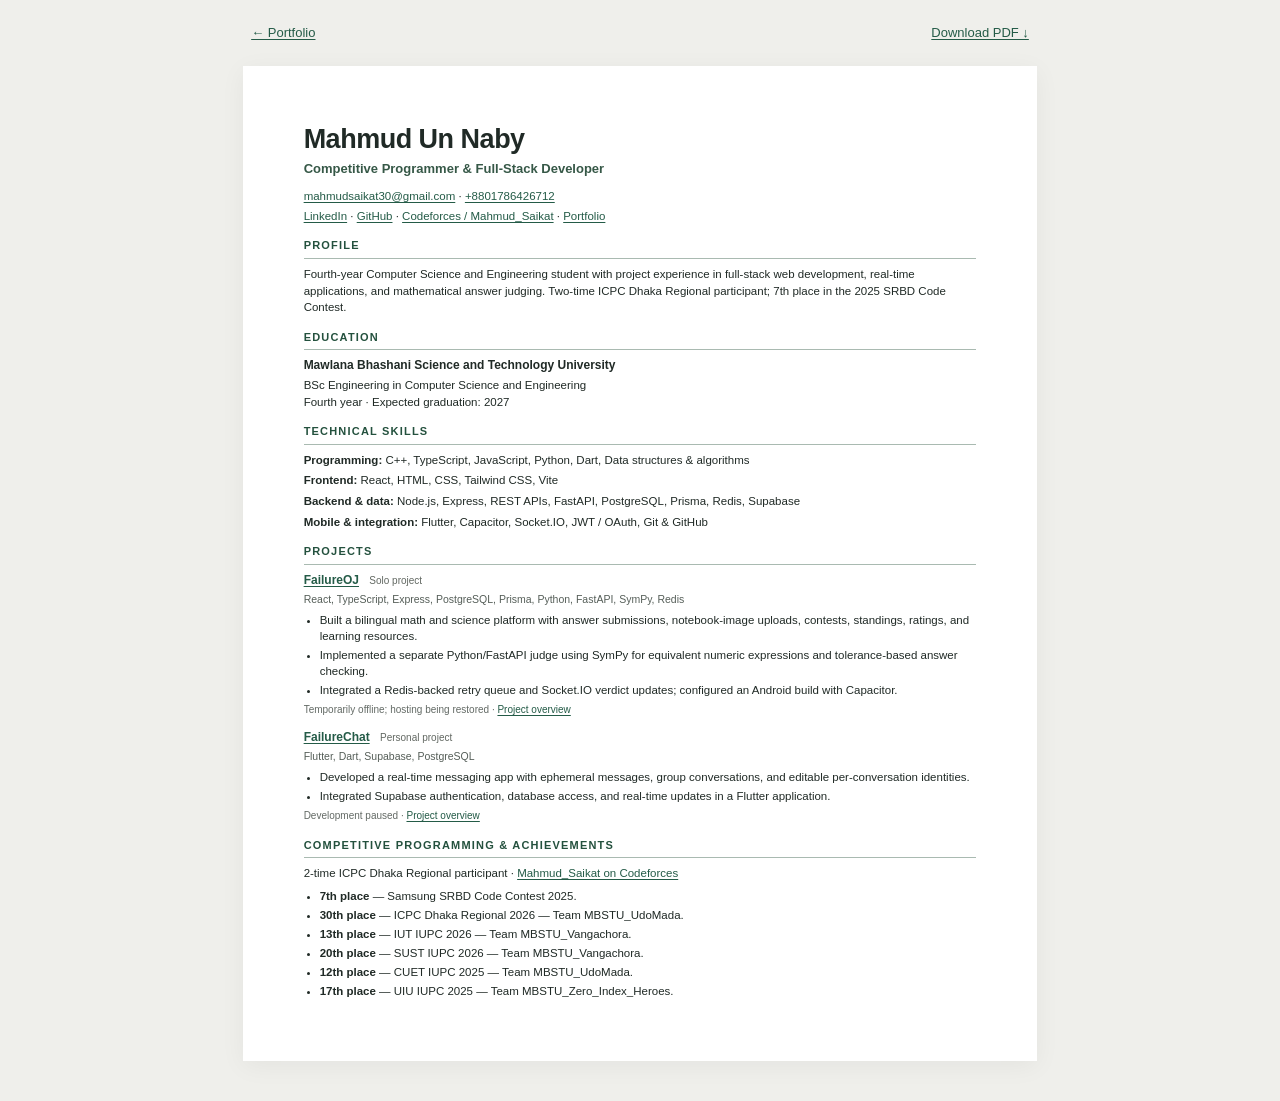
==== resume.html @ cea1a404 "Add linked resume and persistent profile content" ====
<!doctype html>
<html lang="en"><head><meta charset="UTF-8"><meta name="viewport" content="width=device-width, initial-scale=1"><meta name="description" content="Résumé of Mahmud Un Naby, competitive programmer and full-stack developer."><title>Mahmud Un Naby — Résumé</title><link rel="icon" href="./favicon.svg" type="image/svg+xml"><link rel="stylesheet" href="./resume.css"></head>
<body><nav class="resume-toolbar" aria-label="Résumé actions"><a href="./index.html">← Portfolio</a><a href="./assets/documents/Mahmud-Un-Naby-Resume.pdf" download>Download PDF ↓</a></nav>
<main class="resume"><header><h1>Mahmud Un Naby</h1><p class="headline">Competitive Programmer &amp; Full-Stack Developer</p><p class="contact-line"><a href="mailto:mahmudsaikat30@gmail.com">mahmudsaikat30@gmail.com</a> · <a href="tel:+8801786426712">+8801786426712</a></p><p class="contact-line"><a href="https://www.linkedin.com/in/mahmud-un-naby-75342b360/">LinkedIn</a> · <a href="https://github.com/Mahmud-Un-Naby">GitHub</a> · <a href="https://codeforces.com/profile/Mahmud_Saikat">Codeforces / Mahmud_Saikat</a> · <a href="https://mahmud-un-naby.github.io/portfolio/">Portfolio</a></p></header>
<section><h2>Profile</h2><p>Fourth-year Computer Science and Engineering student with project experience in full-stack web development, real-time applications, and mathematical answer judging. Two-time ICPC Dhaka Regional participant; 7th place in the 2025 SRBD Code Contest.</p></section>
<section><h2>Education</h2><h3>Mawlana Bhashani Science and Technology University</h3><p>BSc Engineering in Computer Science and Engineering<br>Fourth year · Expected graduation: 2027</p></section>
<section class="resume-skills"><h2>Technical Skills</h2><p><strong>Programming:</strong> C++, TypeScript, JavaScript, Python, Dart, Data structures &amp; algorithms</p><p><strong>Frontend:</strong> React, HTML, CSS, Tailwind CSS, Vite</p><p><strong>Backend &amp; data:</strong> Node.js, Express, REST APIs, FastAPI, PostgreSQL, Prisma, Redis, Supabase</p><p><strong>Mobile &amp; integration:</strong> Flutter, Capacitor, Socket.IO, JWT / OAuth, Git &amp; GitHub</p></section>

<section><h2>Projects</h2><article class="resume-project"><h3><a href="https://mahmud-un-naby.github.io/portfolio/#failureoj-title">FailureOJ</a> <span>Solo project</span></h3><p class="stack">React, TypeScript, Express, PostgreSQL, Prisma, Python, FastAPI, SymPy, Redis</p><ul><li>Built a bilingual math and science platform with answer submissions, notebook-image uploads, contests, standings, ratings, and learning resources.</li><li>Implemented a separate Python/FastAPI judge using SymPy for equivalent numeric expressions and tolerance-based answer checking.</li><li>Integrated a Redis-backed retry queue and Socket.IO verdict updates; configured an Android build with Capacitor.</li></ul><p class="project-note">Temporarily offline; hosting being restored · <a href="https://mahmud-un-naby.github.io/portfolio/#failureoj-title">Project overview</a></p></article><article class="resume-project"><h3><a href="https://mahmud-un-naby.github.io/portfolio/#failurechat-title">FailureChat</a> <span>Personal project</span></h3><p class="stack">Flutter, Dart, Supabase, PostgreSQL</p><ul><li>Developed a real-time messaging app with ephemeral messages, group conversations, and editable per-conversation identities.</li><li>Integrated Supabase authentication, database access, and real-time updates in a Flutter application.</li></ul><p class="project-note">Development paused · <a href="https://mahmud-un-naby.github.io/portfolio/#failurechat-title">Project overview</a></p></article></section>
<section><h2>Competitive Programming &amp; Achievements</h2><p class="participation">2-time ICPC Dhaka Regional participant · <a href="https://codeforces.com/profile/Mahmud_Saikat">Mahmud_Saikat on Codeforces</a></p><ul class="achievements"><li><strong>7th place</strong> — Samsung SRBD Code Contest 2025.</li><li><strong>30th place</strong> — ICPC Dhaka Regional 2026 — Team MBSTU_UdoMada.</li><li><strong>13th place</strong> — IUT IUPC 2026 — Team MBSTU_Vangachora.</li><li><strong>20th place</strong> — SUST IUPC 2026 — Team MBSTU_Vangachora.</li><li><strong>12th place</strong> — CUET IUPC 2025 — Team MBSTU_UdoMada.</li><li><strong>17th place</strong> — UIU IUPC 2025 — Team MBSTU_Zero_Index_Heroes.</li></ul></section>
</main></body></html>
---- resume.css ----
:root{font-family:Arial,Helvetica,sans-serif;color:#202a26;background:#efefeb;font-size:14px;line-height:1.4}*{box-sizing:border-box}body{margin:0}a{color:#245b47;text-decoration:underline;text-underline-offset:2px}a:focus-visible{outline:2px solid #c35e3b;outline-offset:4px}.resume-toolbar{max-width:210mm;margin:24px auto;display:flex;justify-content:space-between;padding:0 8px;font-size:13px}.resume{max-width:210mm;margin:0 auto 40px;padding:15mm 16mm;background:white;box-shadow:0 5px 24px #0000000d}.resume h1{font-size:27px;margin:0;letter-spacing:-.5px;line-height:1.2}.headline{font-size:13px;color:#365847;margin:5px 0 9px;font-weight:600}.contact-line{font-size:11.5px;margin:3px 0;overflow-wrap:anywhere}.resume section{margin-top:14px}.resume h2{font-size:11px;text-transform:uppercase;letter-spacing:1.2px;margin:0 0 7px;border-bottom:1px solid #a9bab1;padding-bottom:4px;color:#24513e}.resume h3{font-size:12px;margin:0 0 3px;line-height:1.4}.resume h3 span{font-weight:400;font-size:10px;margin-left:7px;color:#626862}.resume p{font-size:11.5px;margin:3px 0;line-height:1.45}.resume .headline{font-size:13px;margin:5px 0 9px}.resume .contact-line{font-size:11.5px}.resume .stack{font-size:10.5px;color:#555e58}.resume ul{padding-left:16px;margin:5px 0;line-height:1.4;font-size:11.5px}.resume li+li{margin-top:3px}.resume .project-note{font-size:10px;color:#636a65;margin-top:4px}.resume-project+.resume-project{margin-top:11px}.resume .participation{margin-bottom:6px}.resume-skills p{margin:4px 0}.resume .achievements li+li{margin-top:3px}@page{size:A4;margin:0}@media print{:root{background:white}body{margin:0}.resume-toolbar{display:none}.resume{margin:0;max-width:none;width:210mm;min-height:297mm;padding:13mm 15mm;box-shadow:none}.resume h2{break-after:avoid}.resume-project{break-inside:avoid}a{color:#245b47}*{-webkit-print-color-adjust:exact;print-color-adjust:exact}}@media screen and (max-width:600px){.resume{padding:25px 20px;margin-bottom:0}.resume-toolbar{margin:20px 12px;gap:20px}.resume h1{font-size:26px}.resume p,.resume ul{font-size:13px}.resume .contact-line{line-height:1.8}.resume h3{font-size:14px}.resume h3 span{display:block;margin:3px 0 0}}
@media print{.resume p,.resume ul{font-size:13px}.resume .contact-line{font-size:12px}.resume h3{font-size:13px}.resume .headline{font-size:14px}.resume .stack{font-size:11px}.resume .project-note{font-size:10.5px}}
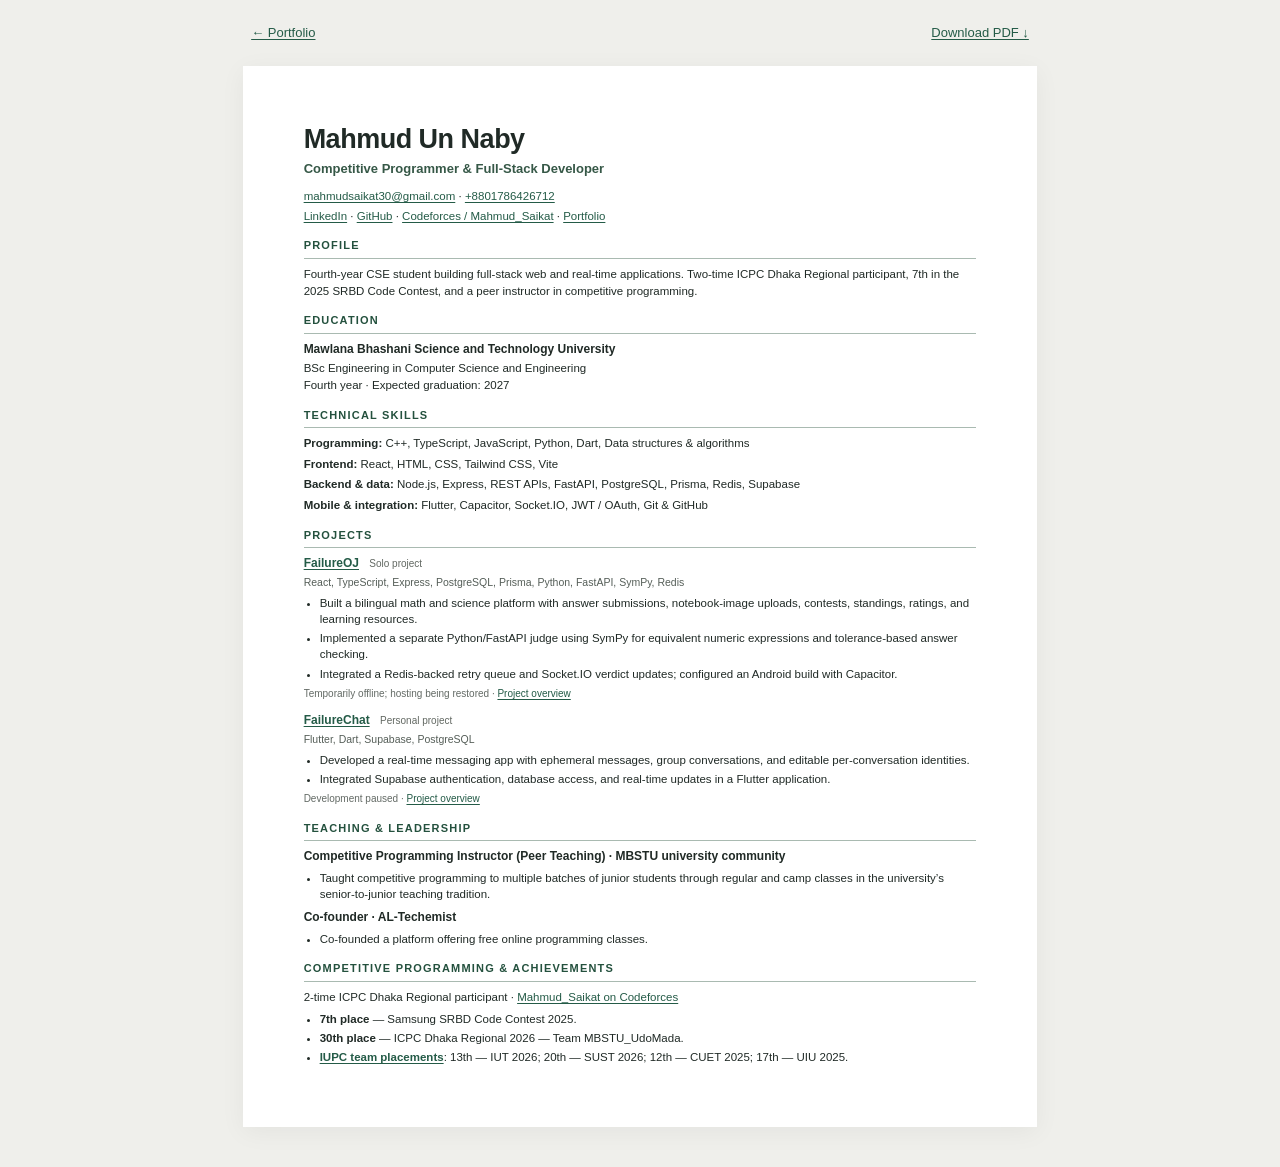
==== commit e199f314: "Add community teaching and AL-Techemist leadership" ====
--- a/resume.html
+++ b/resume.html
@@ -2,10 +2,10 @@
 <html lang="en"><head><meta charset="UTF-8"><meta name="viewport" content="width=device-width, initial-scale=1"><meta name="description" content="Résumé of Mahmud Un Naby, competitive programmer and full-stack developer."><title>Mahmud Un Naby — Résumé</title><link rel="icon" href="./favicon.svg" type="image/svg+xml"><link rel="stylesheet" href="./resume.css"></head>
 <body><nav class="resume-toolbar" aria-label="Résumé actions"><a href="./index.html">← Portfolio</a><a href="./assets/documents/Mahmud-Un-Naby-Resume.pdf" download>Download PDF ↓</a></nav>
 <main class="resume"><header><h1>Mahmud Un Naby</h1><p class="headline">Competitive Programmer &amp; Full-Stack Developer</p><p class="contact-line"><a href="mailto:mahmudsaikat30@gmail.com">mahmudsaikat30@gmail.com</a> · <a href="tel:+8801786426712">+8801786426712</a></p><p class="contact-line"><a href="https://www.linkedin.com/in/mahmud-un-naby-75342b360/">LinkedIn</a> · <a href="https://github.com/Mahmud-Un-Naby">GitHub</a> · <a href="https://codeforces.com/profile/Mahmud_Saikat">Codeforces / Mahmud_Saikat</a> · <a href="https://mahmud-un-naby.github.io/portfolio/">Portfolio</a></p></header>
-<section><h2>Profile</h2><p>Fourth-year Computer Science and Engineering student with project experience in full-stack web development, real-time applications, and mathematical answer judging. Two-time ICPC Dhaka Regional participant; 7th place in the 2025 SRBD Code Contest.</p></section>
+<section><h2>Profile</h2><p>Fourth-year CSE student building full-stack web and real-time applications. Two-time ICPC Dhaka Regional participant, 7th in the 2025 SRBD Code Contest, and a peer instructor in competitive programming.</p></section>
 <section><h2>Education</h2><h3>Mawlana Bhashani Science and Technology University</h3><p>BSc Engineering in Computer Science and Engineering<br>Fourth year · Expected graduation: 2027</p></section>
 <section class="resume-skills"><h2>Technical Skills</h2><p><strong>Programming:</strong> C++, TypeScript, JavaScript, Python, Dart, Data structures &amp; algorithms</p><p><strong>Frontend:</strong> React, HTML, CSS, Tailwind CSS, Vite</p><p><strong>Backend &amp; data:</strong> Node.js, Express, REST APIs, FastAPI, PostgreSQL, Prisma, Redis, Supabase</p><p><strong>Mobile &amp; integration:</strong> Flutter, Capacitor, Socket.IO, JWT / OAuth, Git &amp; GitHub</p></section>
-
 <section><h2>Projects</h2><article class="resume-project"><h3><a href="https://mahmud-un-naby.github.io/portfolio/#failureoj-title">FailureOJ</a> <span>Solo project</span></h3><p class="stack">React, TypeScript, Express, PostgreSQL, Prisma, Python, FastAPI, SymPy, Redis</p><ul><li>Built a bilingual math and science platform with answer submissions, notebook-image uploads, contests, standings, ratings, and learning resources.</li><li>Implemented a separate Python/FastAPI judge using SymPy for equivalent numeric expressions and tolerance-based answer checking.</li><li>Integrated a Redis-backed retry queue and Socket.IO verdict updates; configured an Android build with Capacitor.</li></ul><p class="project-note">Temporarily offline; hosting being restored · <a href="https://mahmud-un-naby.github.io/portfolio/#failureoj-title">Project overview</a></p></article><article class="resume-project"><h3><a href="https://mahmud-un-naby.github.io/portfolio/#failurechat-title">FailureChat</a> <span>Personal project</span></h3><p class="stack">Flutter, Dart, Supabase, PostgreSQL</p><ul><li>Developed a real-time messaging app with ephemeral messages, group conversations, and editable per-conversation identities.</li><li>Integrated Supabase authentication, database access, and real-time updates in a Flutter application.</li></ul><p class="project-note">Development paused · <a href="https://mahmud-un-naby.github.io/portfolio/#failurechat-title">Project overview</a></p></article></section>
-<section><h2>Competitive Programming &amp; Achievements</h2><p class="participation">2-time ICPC Dhaka Regional participant · <a href="https://codeforces.com/profile/Mahmud_Saikat">Mahmud_Saikat on Codeforces</a></p><ul class="achievements"><li><strong>7th place</strong> — Samsung SRBD Code Contest 2025.</li><li><strong>30th place</strong> — ICPC Dhaka Regional 2026 — Team MBSTU_UdoMada.</li><li><strong>13th place</strong> — IUT IUPC 2026 — Team MBSTU_Vangachora.</li><li><strong>20th place</strong> — SUST IUPC 2026 — Team MBSTU_Vangachora.</li><li><strong>12th place</strong> — CUET IUPC 2025 — Team MBSTU_UdoMada.</li><li><strong>17th place</strong> — UIU IUPC 2025 — Team MBSTU_Zero_Index_Heroes.</li></ul></section>
+<section><h2>Teaching &amp; Leadership</h2><article class="resume-experience"><h3>Competitive Programming Instructor (Peer Teaching) · MBSTU university community</h3><ul><li>Taught competitive programming to multiple batches of junior students through regular and camp classes in the university’s senior-to-junior teaching tradition.</li></ul></article><article class="resume-experience"><h3>Co-founder · AL-Techemist</h3><ul><li>Co-founded a platform offering free online programming classes.</li></ul></article></section>
+<section><h2>Competitive Programming &amp; Achievements</h2><p class="participation">2-time ICPC Dhaka Regional participant · <a href="https://codeforces.com/profile/Mahmud_Saikat">Mahmud_Saikat on Codeforces</a></p><ul class="achievements"><li><strong>7th place</strong> — Samsung SRBD Code Contest 2025.</li><li><strong>30th place</strong> — ICPC Dhaka Regional 2026 — Team MBSTU_UdoMada.</li><li><strong><a href="https://mahmud-un-naby.github.io/portfolio/#contests">IUPC team placements</a></strong>: 13th — IUT 2026; 20th — SUST 2026; 12th — CUET 2025; 17th — UIU 2025.</li></ul></section>
 </main></body></html>
--- a/resume.css
+++ b/resume.css
@@ -1,2 +1,4 @@
 :root{font-family:Arial,Helvetica,sans-serif;color:#202a26;background:#efefeb;font-size:14px;line-height:1.4}*{box-sizing:border-box}body{margin:0}a{color:#245b47;text-decoration:underline;text-underline-offset:2px}a:focus-visible{outline:2px solid #c35e3b;outline-offset:4px}.resume-toolbar{max-width:210mm;margin:24px auto;display:flex;justify-content:space-between;padding:0 8px;font-size:13px}.resume{max-width:210mm;margin:0 auto 40px;padding:15mm 16mm;background:white;box-shadow:0 5px 24px #0000000d}.resume h1{font-size:27px;margin:0;letter-spacing:-.5px;line-height:1.2}.headline{font-size:13px;color:#365847;margin:5px 0 9px;font-weight:600}.contact-line{font-size:11.5px;margin:3px 0;overflow-wrap:anywhere}.resume section{margin-top:14px}.resume h2{font-size:11px;text-transform:uppercase;letter-spacing:1.2px;margin:0 0 7px;border-bottom:1px solid #a9bab1;padding-bottom:4px;color:#24513e}.resume h3{font-size:12px;margin:0 0 3px;line-height:1.4}.resume h3 span{font-weight:400;font-size:10px;margin-left:7px;color:#626862}.resume p{font-size:11.5px;margin:3px 0;line-height:1.45}.resume .headline{font-size:13px;margin:5px 0 9px}.resume .contact-line{font-size:11.5px}.resume .stack{font-size:10.5px;color:#555e58}.resume ul{padding-left:16px;margin:5px 0;line-height:1.4;font-size:11.5px}.resume li+li{margin-top:3px}.resume .project-note{font-size:10px;color:#636a65;margin-top:4px}.resume-project+.resume-project{margin-top:11px}.resume .participation{margin-bottom:6px}.resume-skills p{margin:4px 0}.resume .achievements li+li{margin-top:3px}@page{size:A4;margin:0}@media print{:root{background:white}body{margin:0}.resume-toolbar{display:none}.resume{margin:0;max-width:none;width:210mm;min-height:297mm;padding:13mm 15mm;box-shadow:none}.resume h2{break-after:avoid}.resume-project{break-inside:avoid}a{color:#245b47}*{-webkit-print-color-adjust:exact;print-color-adjust:exact}}@media screen and (max-width:600px){.resume{padding:25px 20px;margin-bottom:0}.resume-toolbar{margin:20px 12px;gap:20px}.resume h1{font-size:26px}.resume p,.resume ul{font-size:13px}.resume .contact-line{line-height:1.8}.resume h3{font-size:14px}.resume h3 span{display:block;margin:3px 0 0}}
 @media print{.resume p,.resume ul{font-size:13px}.resume .contact-line{font-size:12px}.resume h3{font-size:13px}.resume .headline{font-size:14px}.resume .stack{font-size:11px}.resume .project-note{font-size:10.5px}}
+.resume-experience+.resume-experience{margin-top:7px}.resume .experience-timing{font-size:11px;color:#555e58}
+@media print{.resume section{margin-top:11px}.resume h2{margin-bottom:5px}.resume-experience{break-inside:avoid}}
